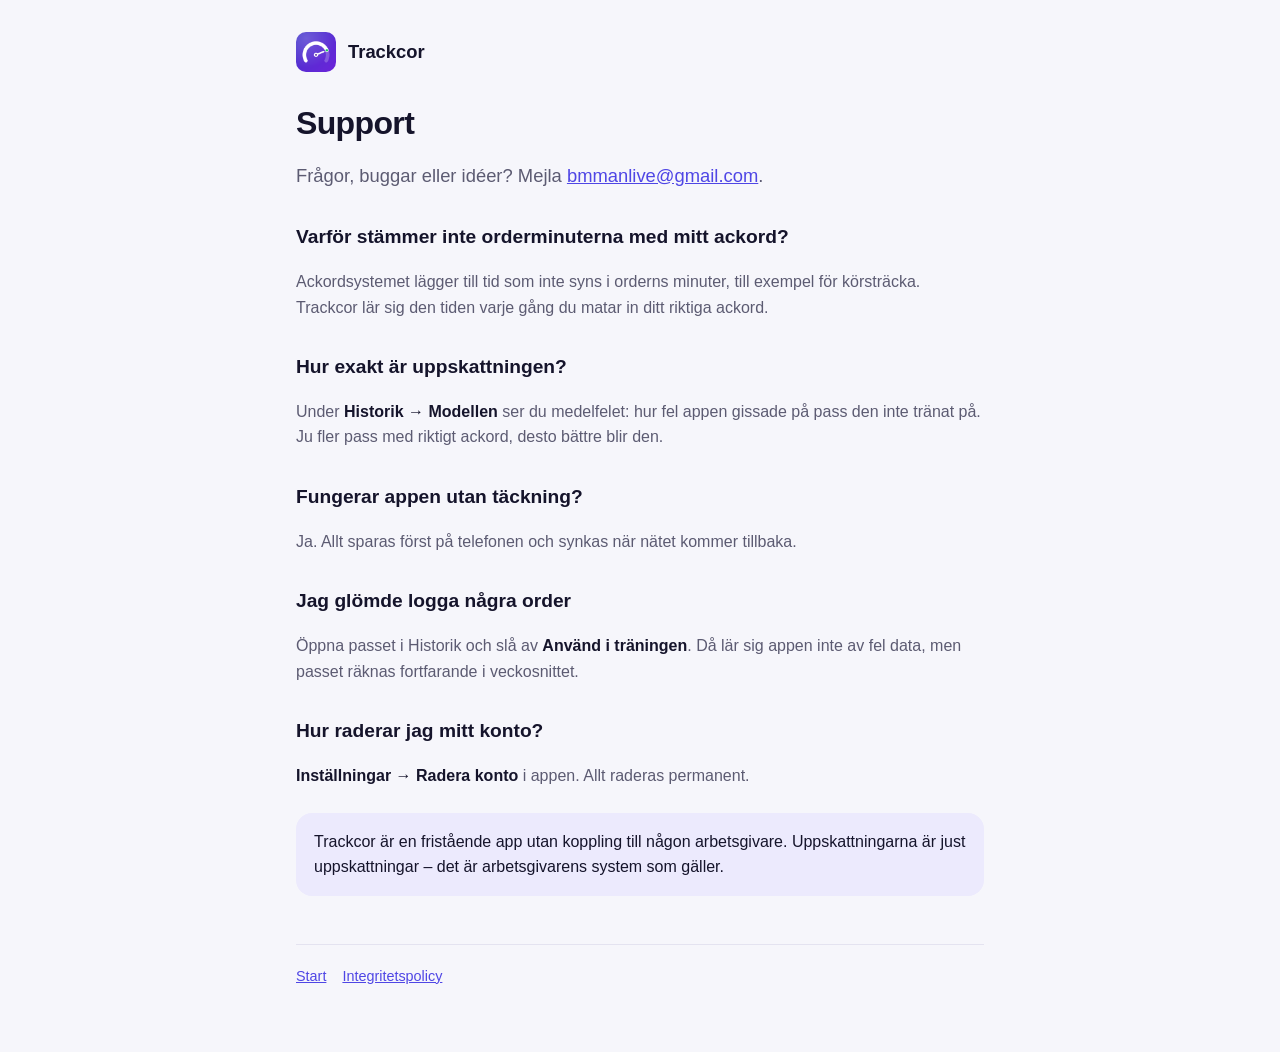
==== support.html @ 59bb7d05 "Webbsida för Trackcor: start, integritetspolicy, support Co-Authored-By: Claude Opus 5.5 <noreply@an" ====
<!doctype html>
<html lang="sv">
<head>
  <meta charset="utf-8">
  <meta name="viewport" content="width=device-width, initial-scale=1">
  <title>Support – Trackcor</title>
  <link rel="icon" href="favicon.png">
  <link rel="stylesheet" href="style.css">
</head>
<body>
  <main>
    <header class="site">
      <img src="icon.png" alt="">
      <a href="./">Trackcor</a>
    </header>

    <h1>Support</h1>
    <p class="lead">Frågor, buggar eller idéer? Mejla <a href="mailto:bmmanlive@gmail.com">bmmanlive@gmail.com</a>.</p>

    <h2>Varför stämmer inte orderminuterna med mitt ackord?</h2>
    <p>Ackordsystemet lägger till tid som inte syns i orderns minuter, till exempel för körsträcka. Trackcor lär sig den tiden varje gång du matar in ditt riktiga ackord.</p>

    <h2>Hur exakt är uppskattningen?</h2>
    <p>Under <strong>Historik → Modellen</strong> ser du medelfelet: hur fel appen gissade på pass den inte tränat på. Ju fler pass med riktigt ackord, desto bättre blir den.</p>

    <h2>Fungerar appen utan täckning?</h2>
    <p>Ja. Allt sparas först på telefonen och synkas när nätet kommer tillbaka.</p>

    <h2>Jag glömde logga några order</h2>
    <p>Öppna passet i Historik och slå av <strong>Använd i träningen</strong>. Då lär sig appen inte av fel data, men passet räknas fortfarande i veckosnittet.</p>

    <h2>Hur raderar jag mitt konto?</h2>
    <p><strong>Inställningar → Radera konto</strong> i appen. Allt raderas permanent.</p>

    <div class="note">
      <p>Trackcor är en fristående app utan koppling till någon arbetsgivare. Uppskattningarna är just uppskattningar – det är arbetsgivarens system som gäller.</p>
    </div>

    <footer>
      <a href="./">Start</a>
      <a href="integritet.html">Integritetspolicy</a>
    </footer>
  </main>
</body>
</html>
---- style.css ----
:root {
  --bg: #f6f6fb;
  --card: #ffffff;
  --text: #15142b;
  --muted: #5c5b72;
  --accent: #4f46e5;
  --accent-soft: #eceafd;
  --border: #e4e3f0;
}

@media (prefers-color-scheme: dark) {
  :root {
    --bg: #0d0c1a;
    --card: #17162b;
    --text: #f2f1fa;
    --muted: #a6a4bf;
    --accent: #8c88ff;
    --accent-soft: #24224a;
    --border: #2a2846;
  }
}

* { box-sizing: border-box; }

body {
  margin: 0;
  background: var(--bg);
  color: var(--text);
  font-family: -apple-system, BlinkMacSystemFont, "SF Pro Text", "Segoe UI", Roboto, sans-serif;
  line-height: 1.6;
  -webkit-font-smoothing: antialiased;
}

main {
  max-width: 720px;
  margin: 0 auto;
  padding: 32px 16px 64px;
}

header.site {
  display: flex;
  align-items: center;
  gap: 12px;
  margin-bottom: 32px;
}

header.site img { width: 40px; height: 40px; border-radius: 10px; }
header.site a { color: var(--text); text-decoration: none; font-weight: 700; font-size: 1.15rem; }

h1 { font-size: 2rem; line-height: 1.2; margin: 0 0 8px; letter-spacing: -0.02em; }
h2 { font-size: 1.2rem; margin: 32px 0 8px; }
p, li { color: var(--muted); }
strong { color: var(--text); }
a { color: var(--accent); }

.lead { font-size: 1.15rem; margin-bottom: 24px; }
.updated { font-size: 0.9rem; }

.hero { text-align: center; padding: 24px 0 8px; }
.hero img { width: 112px; height: 112px; border-radius: 26px; box-shadow: 0 12px 40px rgba(79, 70, 229, 0.3); }
.hero h1 { font-size: 2.6rem; margin-top: 20px; }

.cards { display: grid; gap: 12px; margin: 32px 0; }
@media (min-width: 640px) { .cards { grid-template-columns: repeat(3, 1fr); } }

.card {
  background: var(--card);
  border: 1px solid var(--border);
  border-radius: 20px;
  padding: 20px;
}
.card h3 { margin: 0 0 6px; font-size: 1rem; }
.card p { margin: 0; font-size: 0.95rem; }

.badge {
  display: inline-block;
  background: var(--accent-soft);
  color: var(--accent);
  border-radius: 999px;
  padding: 6px 14px;
  font-weight: 600;
  font-size: 0.9rem;
}

.note {
  background: var(--accent-soft);
  border-radius: 16px;
  padding: 16px 18px;
  margin: 24px 0;
}
.note p { margin: 0; color: var(--text); }

footer {
  margin-top: 48px;
  padding-top: 20px;
  border-top: 1px solid var(--border);
  font-size: 0.9rem;
  display: flex;
  flex-wrap: wrap;
  gap: 16px;
}
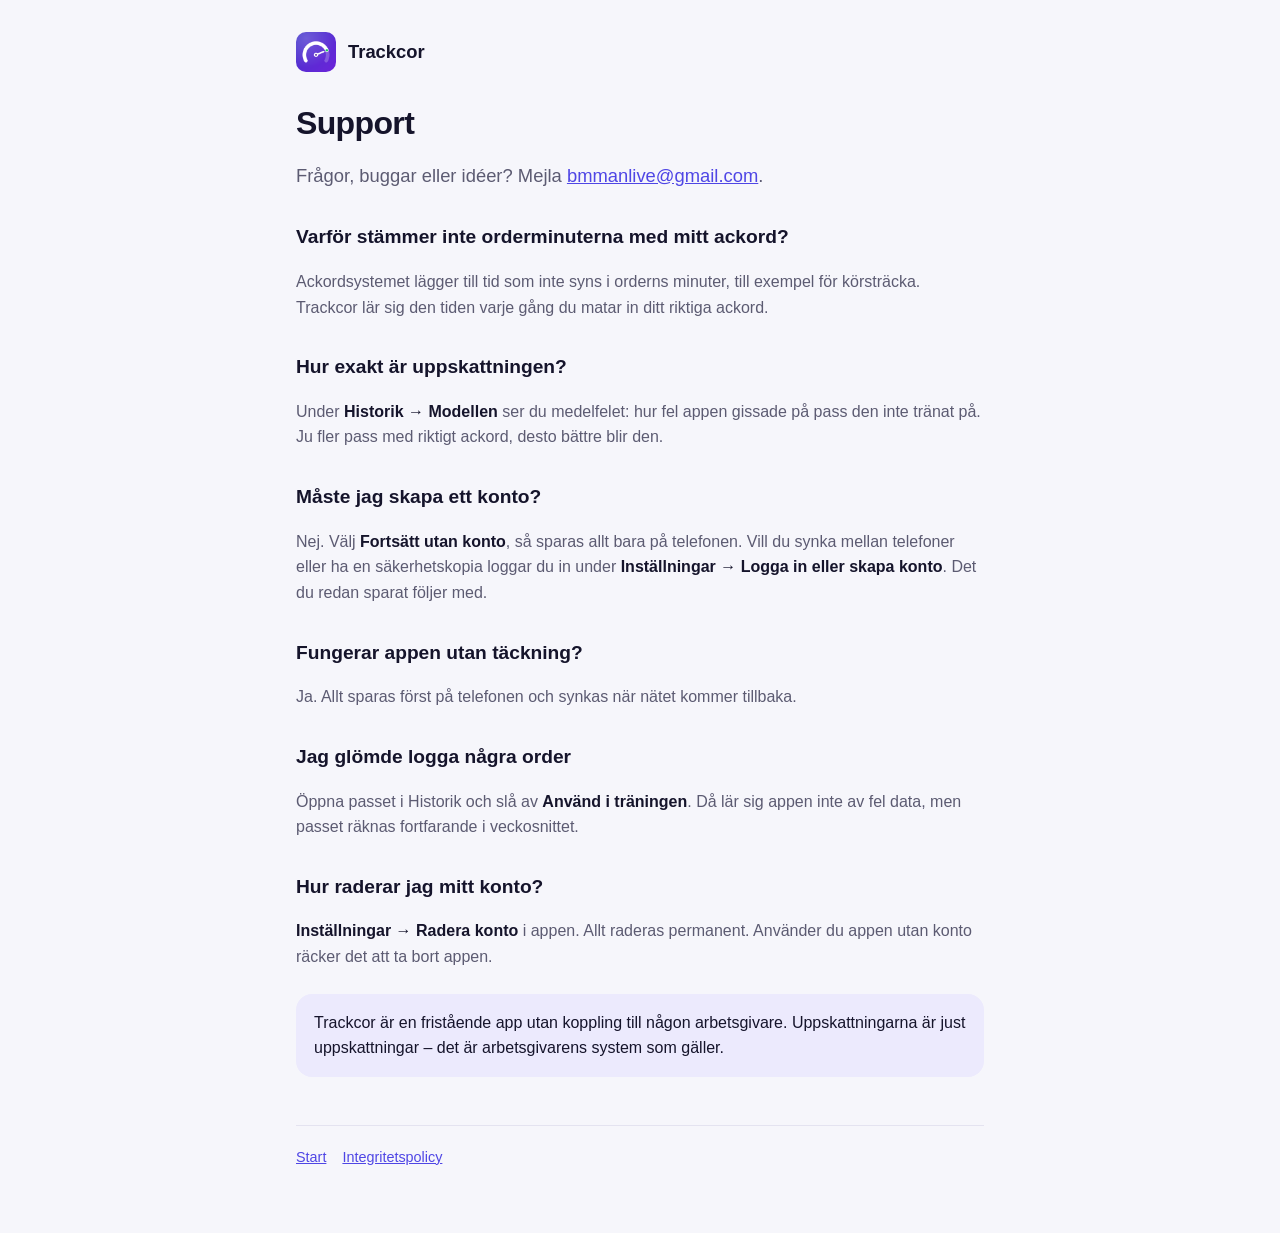
==== commit 05af2666: "Konto är frivilligt: policy och support om Fortsätt utan konto Co-Authored-By: Claude Opus 5.5 <nore" ====
--- a/support.html
+++ b/support.html
@@ -23,6 +23,9 @@
     <h2>Hur exakt är uppskattningen?</h2>
     <p>Under <strong>Historik → Modellen</strong> ser du medelfelet: hur fel appen gissade på pass den inte tränat på. Ju fler pass med riktigt ackord, desto bättre blir den.</p>
 
+    <h2>Måste jag skapa ett konto?</h2>
+    <p>Nej. Välj <strong>Fortsätt utan konto</strong>, så sparas allt bara på telefonen. Vill du synka mellan telefoner eller ha en säkerhetskopia loggar du in under <strong>Inställningar → Logga in eller skapa konto</strong>. Det du redan sparat följer med.</p>
+
     <h2>Fungerar appen utan täckning?</h2>
     <p>Ja. Allt sparas först på telefonen och synkas när nätet kommer tillbaka.</p>
 
@@ -30,7 +33,7 @@
     <p>Öppna passet i Historik och slå av <strong>Använd i träningen</strong>. Då lär sig appen inte av fel data, men passet räknas fortfarande i veckosnittet.</p>
 
     <h2>Hur raderar jag mitt konto?</h2>
-    <p><strong>Inställningar → Radera konto</strong> i appen. Allt raderas permanent.</p>
+    <p><strong>Inställningar → Radera konto</strong> i appen. Allt raderas permanent. Använder du appen utan konto räcker det att ta bort appen.</p>
 
     <div class="note">
       <p>Trackcor är en fristående app utan koppling till någon arbetsgivare. Uppskattningarna är just uppskattningar – det är arbetsgivarens system som gäller.</p>
